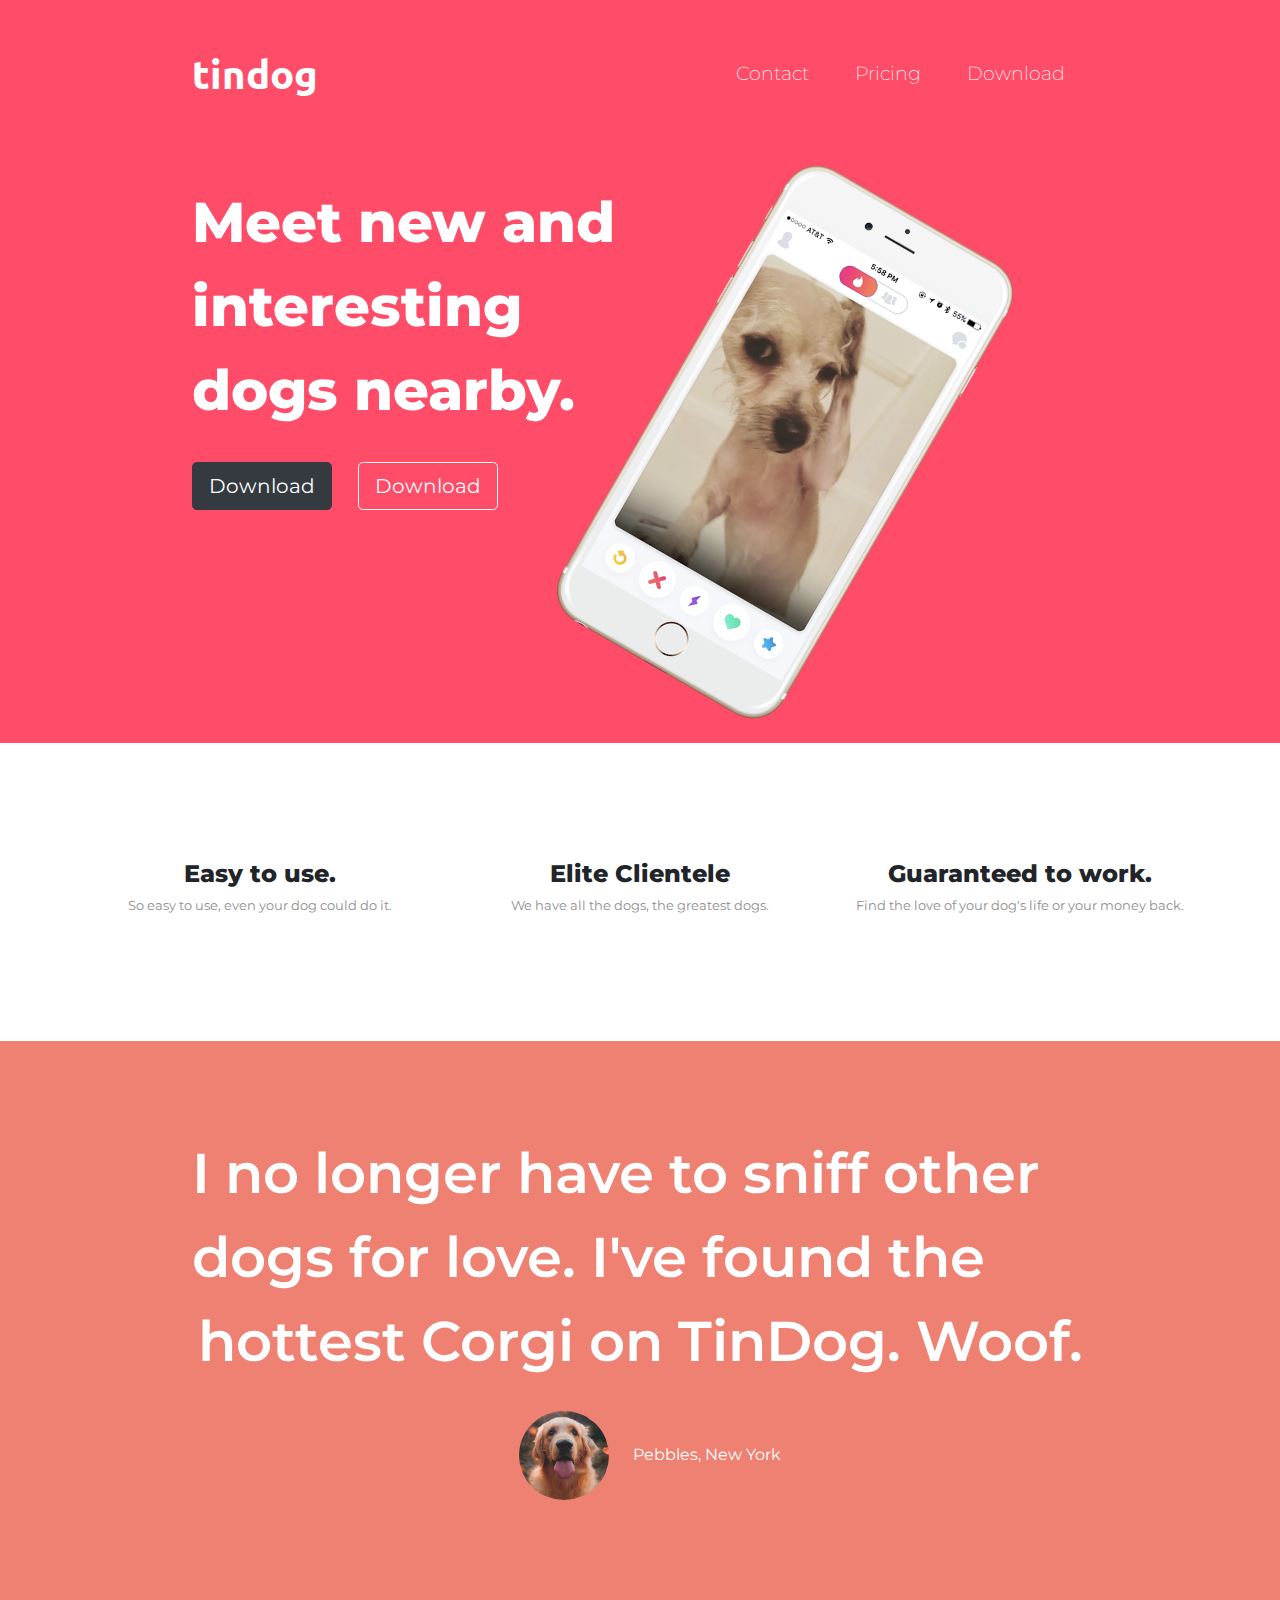
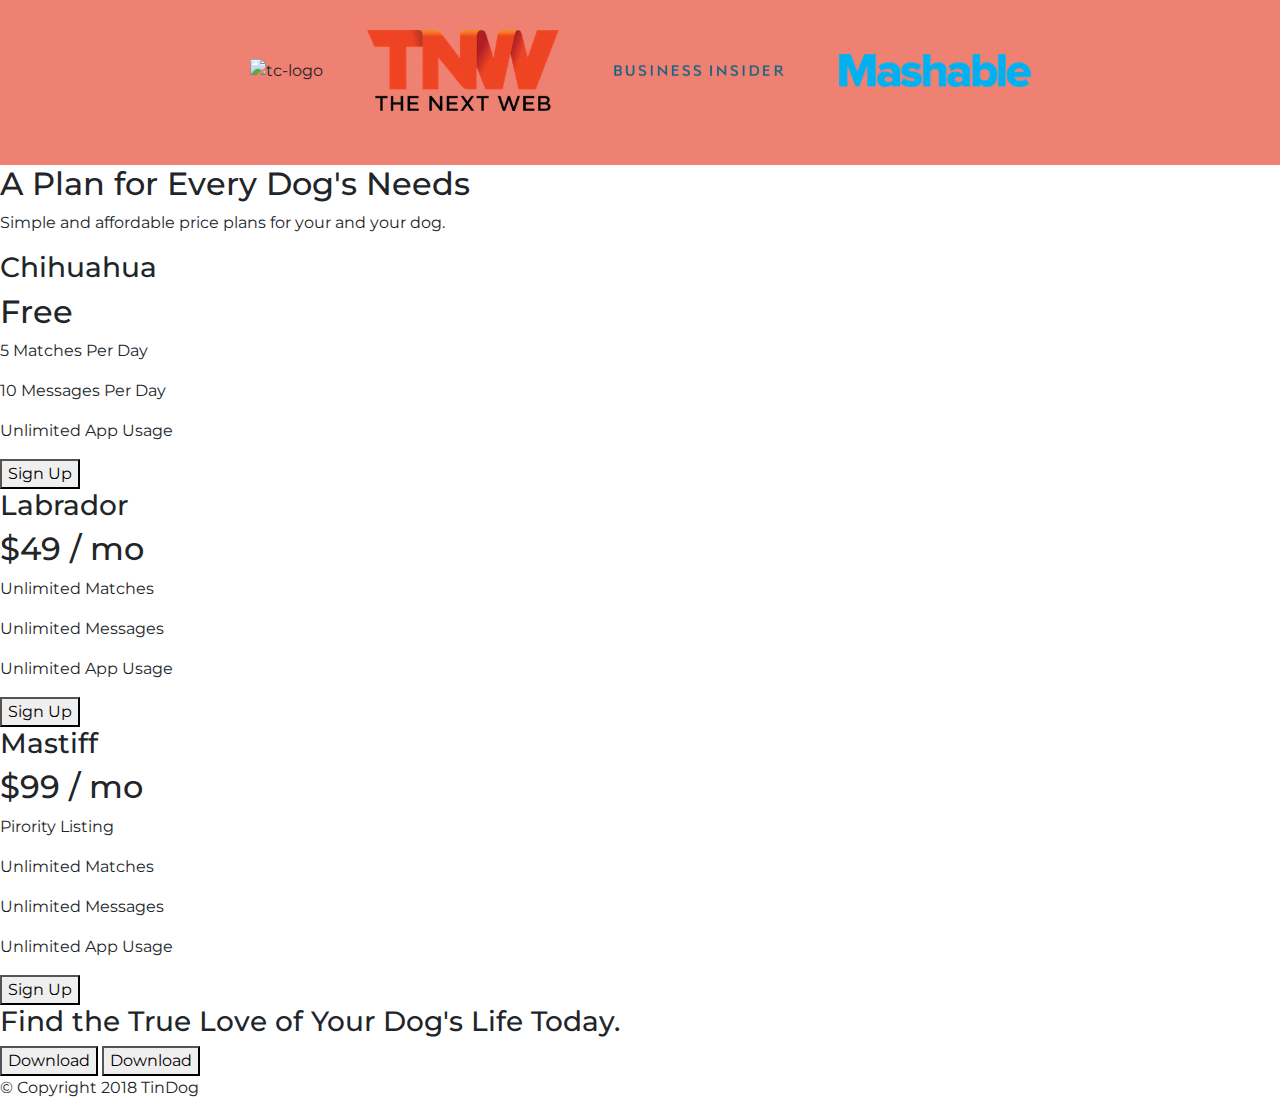
==== TinDog-Start-master/index.html @ f808d2be "Add files via upload" ====
<!DOCTYPE html>
<html>

<head>
  <meta charset="utf-8">
  <title>TinDog</title>
  <!--Google font-->
  <link href="https://fonts.googleapis.com/css2?family=Montserrat:wght@400;900&family=Ubuntu&display=swap" rel="stylesheet">

  <!--CSS style-->
  <link rel="stylesheet" href="css/reset.css">
  <link rel="stylesheet" href="https://stackpath.bootstrapcdn.com/bootstrap/4.4.1/css/bootstrap.min.css" integrity="sha384-Vkoo8x4CGsO3+Hhxv8T/Q5PaXtkKtu6ug5TOeNV6gBiFeWPGFN9MuhOf23Q9Ifjh" crossorigin="anonymous">
  <link rel="stylesheet" href="css/styles.css">

  <!--Awesome Fonts-->
  <script src="https://kit.fontawesome.com/52e3381daa.js" crossorigin="anonymous"></script>

  <!--bootstrap-->
  <script src="https://code.jquery.com/jquery-3.4.1.slim.min.js" integrity="sha384-J6qa4849blE2+poT4WnyKhv5vZF5SrPo0iEjwBvKU7imGFAV0wwj1yYfoRSJoZ+n" crossorigin="anonymous"></script>
  <script src="https://cdn.jsdelivr.net/npm/popper.js@1.16.0/dist/umd/popper.min.js" integrity="sha384-Q6E9RHvbIyZFJoft+2mJbHaEWldlvI9IOYy5n3zV9zzTtmI3UksdQRVvoxMfooAo" crossorigin="anonymous"></script>
  <script src="https://stackpath.bootstrapcdn.com/bootstrap/4.4.1/js/bootstrap.min.js" integrity="sha384-wfSDF2E50Y2D1uUdj0O3uMBJnjuUD4Ih7YwaYd1iqfktj0Uod8GCExl3Og8ifwB6" crossorigin="anonymous"></script>



</head>

<body>

  <section id="title">
    <div class="container-fluid">


      <!-- Nav Bar -->

      <nav class="navbar navbar-expand-lg">
        <a class="navbar-brand text-white" href="">tindog</a>
        <button class="navbar-toggler" type="button" data-toggle="collapse" data-target="#navbarSupportedContent" aria-controls="navbarSupportedContent" aria-expanded="false" aria-label="Toggle navigation">
          <span class="navbar-toggler-icon"></span>
        </button>
        <div class="collapse navbar-collapse" id="navbarSupportedContent">
          <ul class="navbar-nav ml-auto">
            <li class="nav-item">
              <a class="nav-link" href="">Contact</a>
            </li>
            <li class="nav-item">
              <a class="nav-link" href="">Pricing</a>
            </li>
            <li class="nav-item">
              <a class="nav-link" href="">Download</a>
            </li>
          </ul>
        </div>
      </nav>


      <!-- Title -->

      <div class="row">

        <div class="col-lg-6">
          <h1>Meet new and interesting dogs nearby.</h1>
          <button type="button" class="btn btn-dark btn-lg downoload-button"> <i class="fab fa-apple"></i> Download</button>
          <button type="button" class="btn btn-outline-light btn-lg downoload-button"><i class="fab fa-google-play"></i> Download</button>
        </div>

        <div class="col-lg-6">
          <img class="title-image" src="images/iphone6.png" alt="iphone-mockup">
        </div>
      </div>

    </div>
  </section>


  <!-- Features -->

  <section id="features">
    <div class="container">
      <div class="row">
        <div class="box-feature col-lg-4">
          <i class="icon fas fa-check-circle fa-4x"></i>
          <h3>Easy to use.</h3>
          <p>So easy to use, even your dog could do it.</p>
        </div>
        <div class="box-feature col-lg-4">
          <i class="icon fas fa-bullseye fa-4x"></i>
          <h3>Elite Clientele</h3>
          <p>We have all the dogs, the greatest dogs.</p>
        </div>
        <div class="box-feature col-lg-4">
          <i class="icon fas fa-heart fa-4x"></i>
          <h3>Guaranteed to work.</h3>
          <p>Find the love of your dog's life or your money back.</p>
        </div>
      </div>
    </div>
  </section>


  <!-- Testimonials -->

  <section id="testimonials">

    <h2>I no longer have to sniff other dogs for love. I've found the hottest Corgi on TinDog. Woof.</h2>
    <img class="testimonial-img"src="images/dog-img.jpg" alt="dog-profile">
    <em>Pebbles, New York</em>

    <!-- <h2 class="testimonial-text">My dog used to be so lonely, but with TinDog's help, they've found the love of their life. I think.</h2>
    <img class="testimonial-image" src="images/lady-img.jpg" alt="lady-profile">
    <em>Beverly, Illinois</em> -->

  </section>


  <!-- Press -->

  <section id="press">
    <img class="press-logo" src="images/techcrunch.png" alt="tc-logo">
    <img class="press-logo" src="images/tnw.png" alt="tnw-logo">
    <img class="press-logo" src="images/bizinsider.png" alt="biz-insider-logo">
    <img class="press-logo" src="images/mashable.png" alt="mashable-logo">

  </section>


  <!-- Pricing -->

  <section id="pricing">

    <h2>A Plan for Every Dog's Needs</h2>
    <p>Simple and affordable price plans for your and your dog.</p>


    <h3>Chihuahua</h3>
    <h2>Free</h2>
    <p>5 Matches Per Day</p>
    <p>10 Messages Per Day</p>
    <p>Unlimited App Usage</p>
    <button type="button">Sign Up</button>


    <h3>Labrador</h3>
    <h2>$49 / mo</h2>
    <p>Unlimited Matches</p>
    <p>Unlimited Messages</p>
    <p>Unlimited App Usage</p>
    <button type="button">Sign Up</button>


    <h3>Mastiff</h3>
    <h2>$99 / mo</h2>
    <p>Pirority Listing</p>
    <p>Unlimited Matches</p>
    <p>Unlimited Messages</p>
    <p>Unlimited App Usage</p>
    <button type="button">Sign Up</button>

  </section>


  <!-- Call to Action -->

  <section id="cta">

    <h3>Find the True Love of Your Dog's Life Today.</h3>
    <button type="button">Download</button>
    <button type="button">Download</button>

  </section>


  <!-- Footer -->

  <footer id="footer">

    <p>© Copyright 2018 TinDog</p>

  </footer>


</body>

</html>
---- TinDog-Start-master/css/styles.css ----
body{
  font-family: 'Montserrat', sans-serif;
}
#title {
  background-color: #ff4c68;
  color: #fff;
  font-size: 3rem;
}
#title h1{
font-family: 'Montserrat', sans-serif;
font-weight: 800;
font-size: 3.5rem;
line-height: 1.5;

}
.container-fluid{
  padding: 3% 15%;
}

/*Navigation bar*/
.navbar{
  background-color: #ff4c68;
  padding: 0 0 4.5rem 0;

}
.navbar-brand{
font-family: 'Ubuntu', sans-serif;
font-size: 2.5rem;
font-weight: bold;

}
.nav-item{
  padding: 0 15px;
}
.nav-link{
  color: #fff;
  font-size: 1.2rem;
  font-family: "Montserrat";
  font-weight: 200;
}
/*downoload-button*/
.downoload-button{
  margin: 5% 3% 5% 0;
}
/*Title image*/
.title-image{
  max-width: 60%;
  transform: rotate(30deg);
}
/*Section features*/
#features{
  text-align: center;
  padding: 30px 10px;
}
#features h3{
  font-family: 'Montserrat', sans-serif;
  font-weight: 800;
  font-size: 1.5rem;
  padding-top: 2%;
}
#features p{
  font-family: 'Montserrat', sans-serif;
  font-weight: 400;
  font-size: 0.8rem;
  color: #8f8f8f;
}
.box-feature{
  padding: 7% 1.5%;

}

.icon{
  color: #ef8172;
  margin-bottom: 1rem;
  }
.icon:hover {
  color:#ff4c68;
}
/*Testimonials*/
#testimonials{
  padding: 7% 15%;
  text-align-last: center;
  background-color: #ef8172;
  color: #fff;
}
#testimonials h2{
  font-family: 'Montserrat', sans-serif;
  font-size: 3.5rem;
  font-weight: 600;
  line-height: 1.5;
}
.testimonial-img{
width: 10%;
border-radius: 100%;
margin:20px;
}
#press{
    background-color: #ef8172;
    text-align: center;
    padding-bottom: 3%;
}
.press-logo{
  width: 15%;
  margin: 20px 20px 15px;
}


/*

font-family: 'Montserrat', sans-serif;
font-family: 'Ubuntu', sans-serif;*/
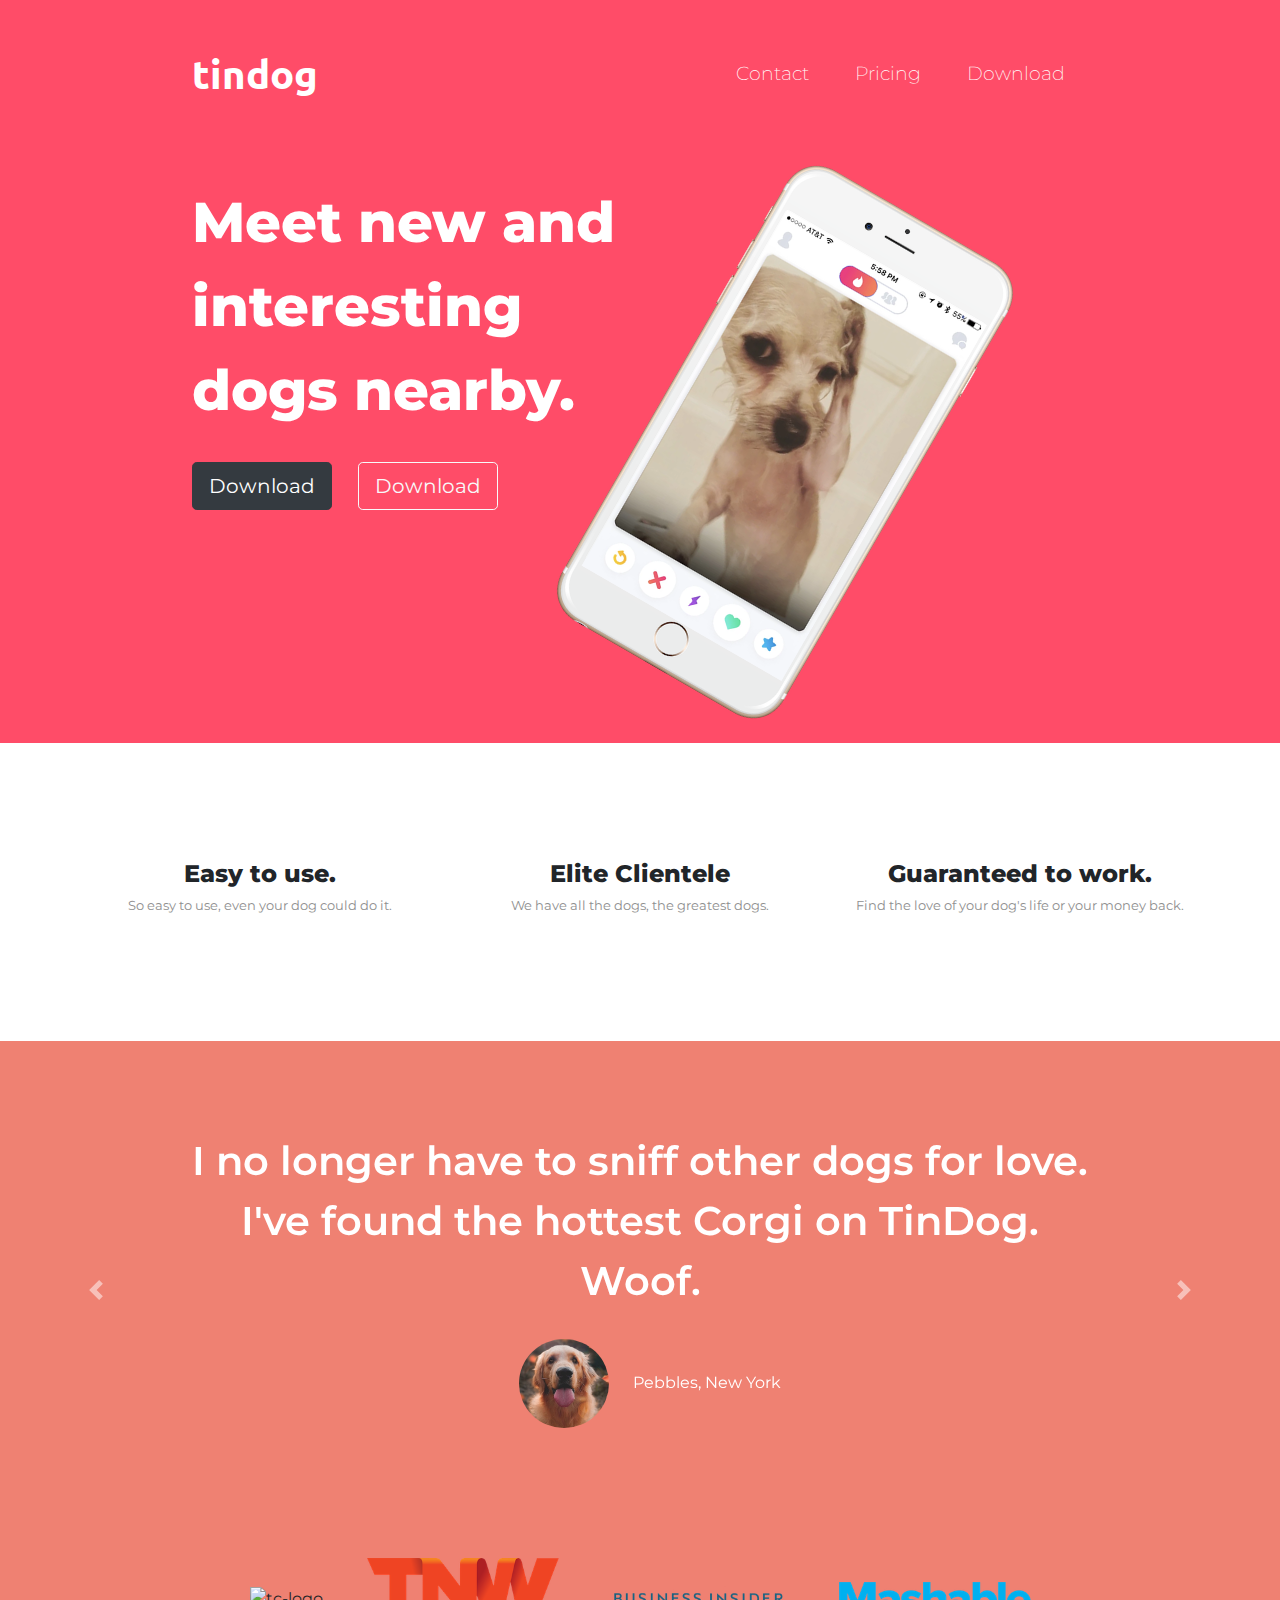
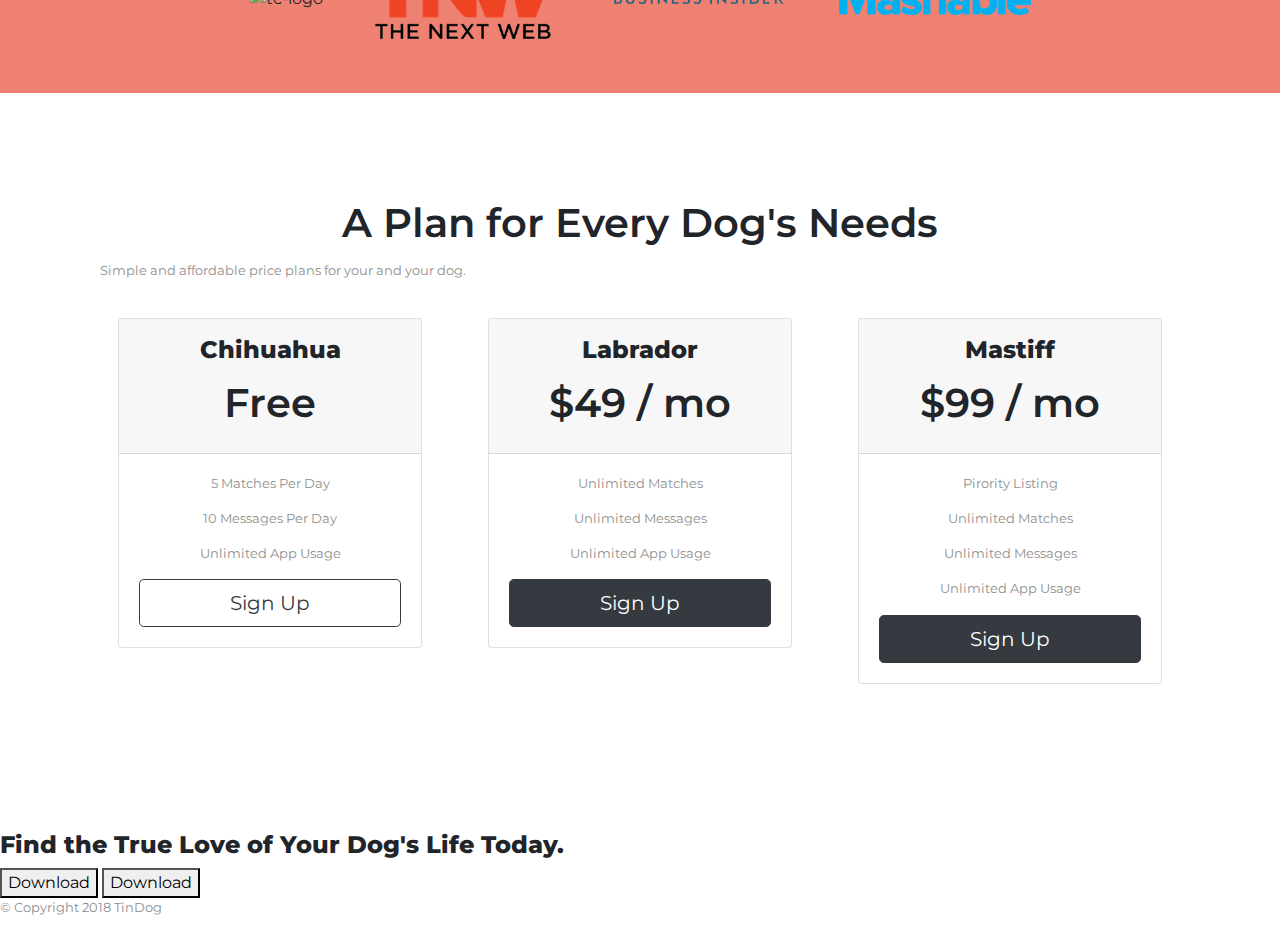
==== commit 1e5a065a: "Add carusel, add cards." ====
--- a/TinDog-Start-master/index.html
+++ b/TinDog-Start-master/index.html
@@ -100,14 +100,29 @@
   <!-- Testimonials -->
 
   <section id="testimonials">
-
-    <h2>I no longer have to sniff other dogs for love. I've found the hottest Corgi on TinDog. Woof.</h2>
-    <img class="testimonial-img"src="images/dog-img.jpg" alt="dog-profile">
-    <em>Pebbles, New York</em>
-
-    <!-- <h2 class="testimonial-text">My dog used to be so lonely, but with TinDog's help, they've found the love of their life. I think.</h2>
-    <img class="testimonial-image" src="images/lady-img.jpg" alt="lady-profile">
-    <em>Beverly, Illinois</em> -->
+    <div id="carousel-testimonial" class="carousel slide" data-ride="false" data-pause="hover">
+      <div class="carousel-inner">
+        <div class="carousel-item active">
+          <h2>I no longer have to sniff other dogs for love. I've found the hottest Corgi on TinDog. Woof.</h2>
+          <img class="testimonial-img" src="images/dog-img.jpg" alt="dog-profile">
+          <em>Pebbles, New York</em>
+        </div>
+        <div class="carousel-item">
+          <h2 class="testimonial-text">My dog used to be so lonely, but with TinDog's help, they've found the love of their life. I think.</h2>
+          <img class="testimonial-img" src="images/lady-img.jpg" alt="lady-profile">
+          <em>Beverly, Illinois</em>
+        </div>
+      </div>
+      <a class="carousel-control-prev" href="#carousel-testimonial" role="button" data-slide="prev">
+        <span class="carousel-control-prev-icon" aria-hidden="true"></span>
+      </a>
+      <a class="carousel-control-next" href="#carousel-testimonial" role="button" data-slide="next">
+        <span class="carousel-control-next-icon" aria-hidden="true"></span>
+      </a>
+    </div>
+
+
+
 
   </section>
 
@@ -129,32 +144,54 @@
 
     <h2>A Plan for Every Dog's Needs</h2>
     <p>Simple and affordable price plans for your and your dog.</p>
-
-
-    <h3>Chihuahua</h3>
-    <h2>Free</h2>
-    <p>5 Matches Per Day</p>
-    <p>10 Messages Per Day</p>
-    <p>Unlimited App Usage</p>
-    <button type="button">Sign Up</button>
-
-
-    <h3>Labrador</h3>
-    <h2>$49 / mo</h2>
-    <p>Unlimited Matches</p>
-    <p>Unlimited Messages</p>
-    <p>Unlimited App Usage</p>
-    <button type="button">Sign Up</button>
-
-
-    <h3>Mastiff</h3>
-    <h2>$99 / mo</h2>
-    <p>Pirority Listing</p>
-    <p>Unlimited Matches</p>
-    <p>Unlimited Messages</p>
-    <p>Unlimited App Usage</p>
-    <button type="button">Sign Up</button>
-
+    <div class="row">
+      <div class="pricing-column col-lg-4 col-md-6">
+        <div class="card">
+          <div class="card-header">
+            <h3>Chihuahua</h3>
+            <h2>Free</h2>
+          </div>
+          <div class="card-body">
+
+            <p>5 Matches Per Day</p>
+            <p>10 Messages Per Day</p>
+            <p>Unlimited App Usage</p>
+            <button type="button" class="btn btn-lg btn-block btn-outline-dark">Sign Up</button>
+          </div>
+
+        </div>
+      </div>
+      <div class="pricing-column col-lg-4 col-md-6">
+        <div class="card">
+          <div class="card-header">
+            <h3>Labrador</h3>
+            <h2>$49 / mo</h2>
+          </div>
+          <div class="card-body">
+            <p>Unlimited Matches</p>
+            <p>Unlimited Messages</p>
+            <p>Unlimited App Usage</p>
+            <button type="button" class="btn btn-lg btn-block btn-dark">Sign Up</button>
+          </div>
+
+        </div>
+      </div>
+      <div class="pricing-column col-lg-4">
+        <div class="card">
+          <div class="card-header">
+            <h3>Mastiff</h3>
+            <h2>$99 / mo</h2>
+          </div>
+          <div class="card-body">
+            <p>Pirority Listing</p>
+            <p>Unlimited Matches</p>
+            <p>Unlimited Messages</p>
+            <p>Unlimited App Usage</p>
+            <button type="button" class="btn btn-lg btn-block btn-dark">Sign Up</button>
+          </div>
+        </div>
+      </div>
+    </div>
   </section>
 
 
--- a/TinDog-Start-master/css/styles.css
+++ b/TinDog-Start-master/css/styles.css
@@ -7,12 +7,31 @@
   color: #fff;
   font-size: 3rem;
 }
-#title h1{
+h1{
 font-family: 'Montserrat', sans-serif;
 font-weight: 800;
 font-size: 3.5rem;
 line-height: 1.5;
 
+}
+h2{
+  font-family: 'Montserrat', sans-serif;
+  font-size: 2.5rem;
+  font-weight: 600;
+  line-height: 1.5;
+  text-align: center;
+}
+h3{
+  font-family: 'Montserrat', sans-serif;
+  font-weight: 800;
+  font-size: 1.5rem;
+  padding-top: 2%;
+}
+p{
+  font-family: 'Montserrat', sans-serif;
+  font-weight: 400;
+  font-size: 0.8rem;
+  color: #8f8f8f;
 }
 .container-fluid{
   padding: 3% 15%;
@@ -53,18 +72,6 @@
   text-align: center;
   padding: 30px 10px;
 }
-#features h3{
-  font-family: 'Montserrat', sans-serif;
-  font-weight: 800;
-  font-size: 1.5rem;
-  padding-top: 2%;
-}
-#features p{
-  font-family: 'Montserrat', sans-serif;
-  font-weight: 400;
-  font-size: 0.8rem;
-  color: #8f8f8f;
-}
 .box-feature{
   padding: 7% 1.5%;
 
@@ -79,21 +86,18 @@
 }
 /*Testimonials*/
 #testimonials{
-  padding: 7% 15%;
   text-align-last: center;
   background-color: #ef8172;
   color: #fff;
 }
-#testimonials h2{
-  font-family: 'Montserrat', sans-serif;
-  font-size: 3.5rem;
-  font-weight: 600;
-  line-height: 1.5;
-}
+
 .testimonial-img{
 width: 10%;
 border-radius: 100%;
 margin:20px;
+}
+.carousel-item{
+  padding: 7% 15%;
 }
 #press{
     background-color: #ef8172;
@@ -104,6 +108,14 @@
   width: 15%;
   margin: 20px 20px 15px;
 }
+/*Pricing section*/
+#pricing{
+  padding: 100px;
+}
+.pricing-column{
+  padding: 2% 3%;
+  text-align: center;
+}
 
 
 /*
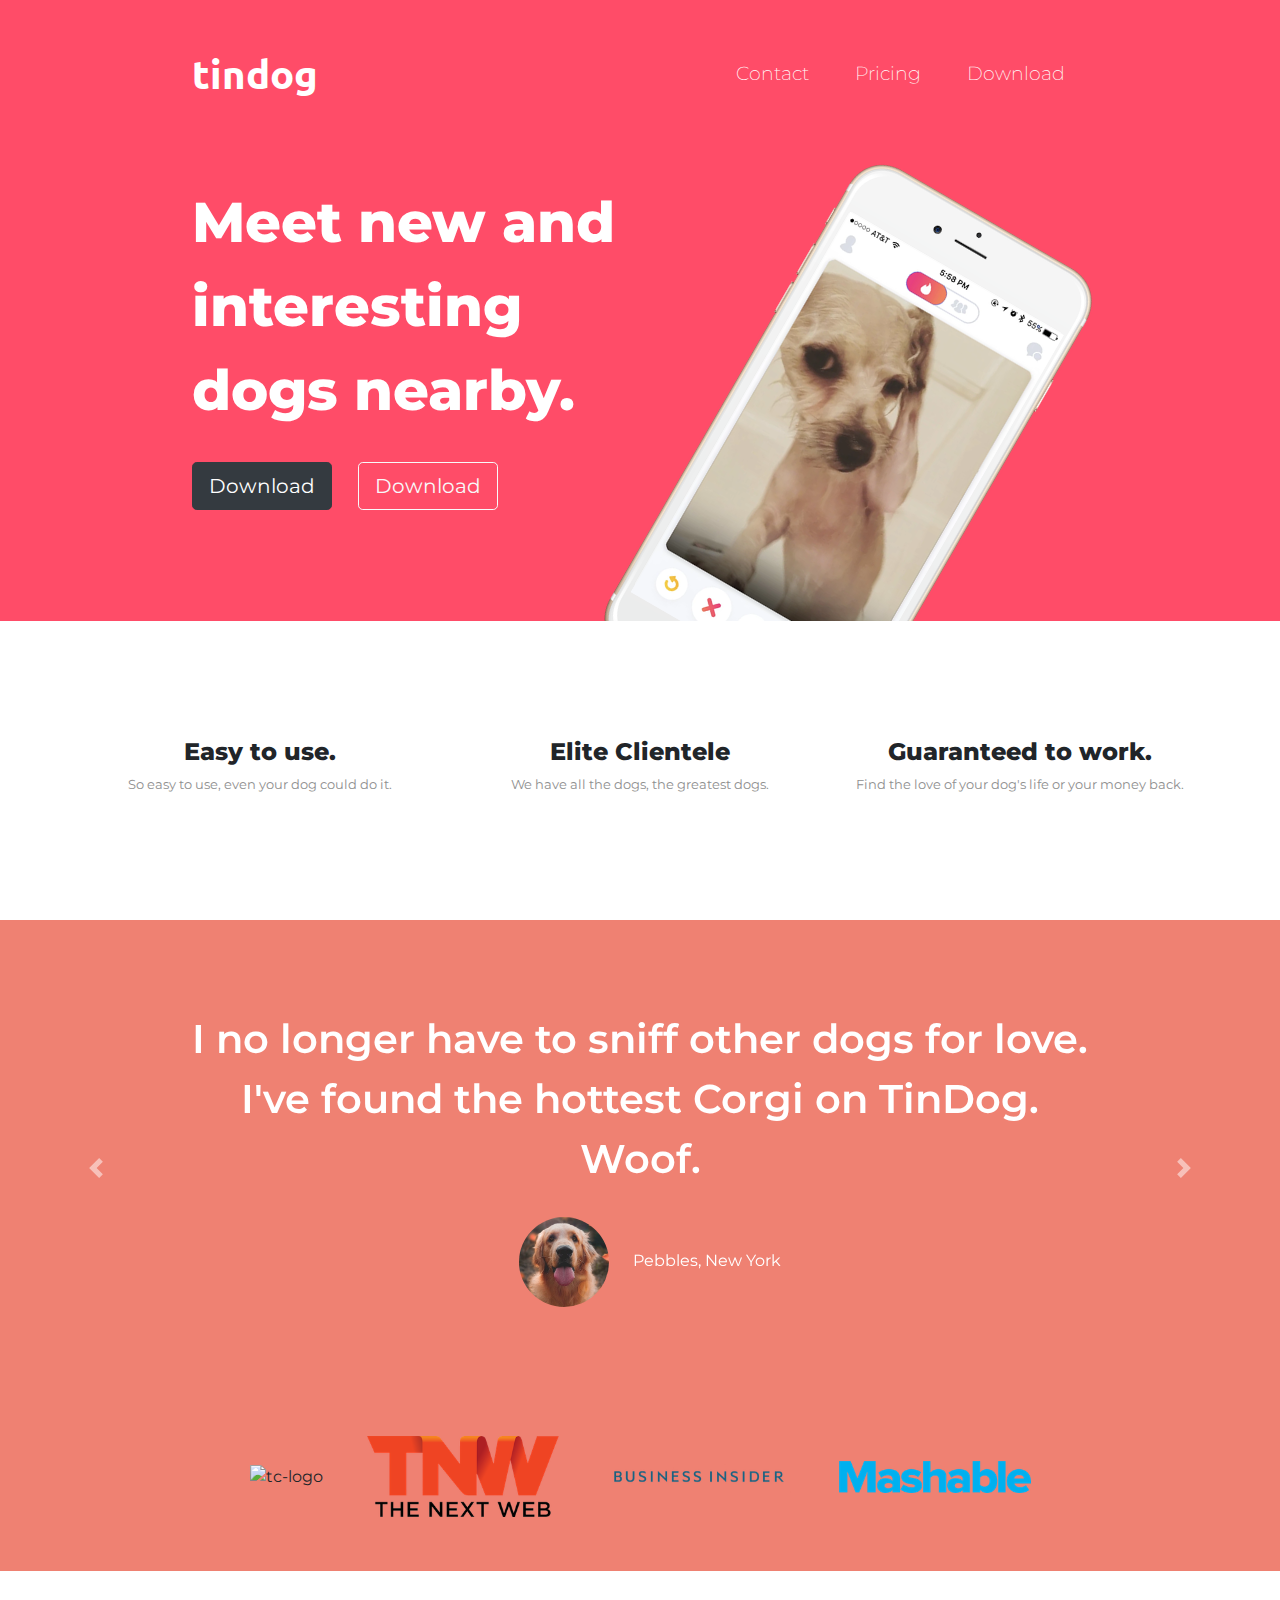
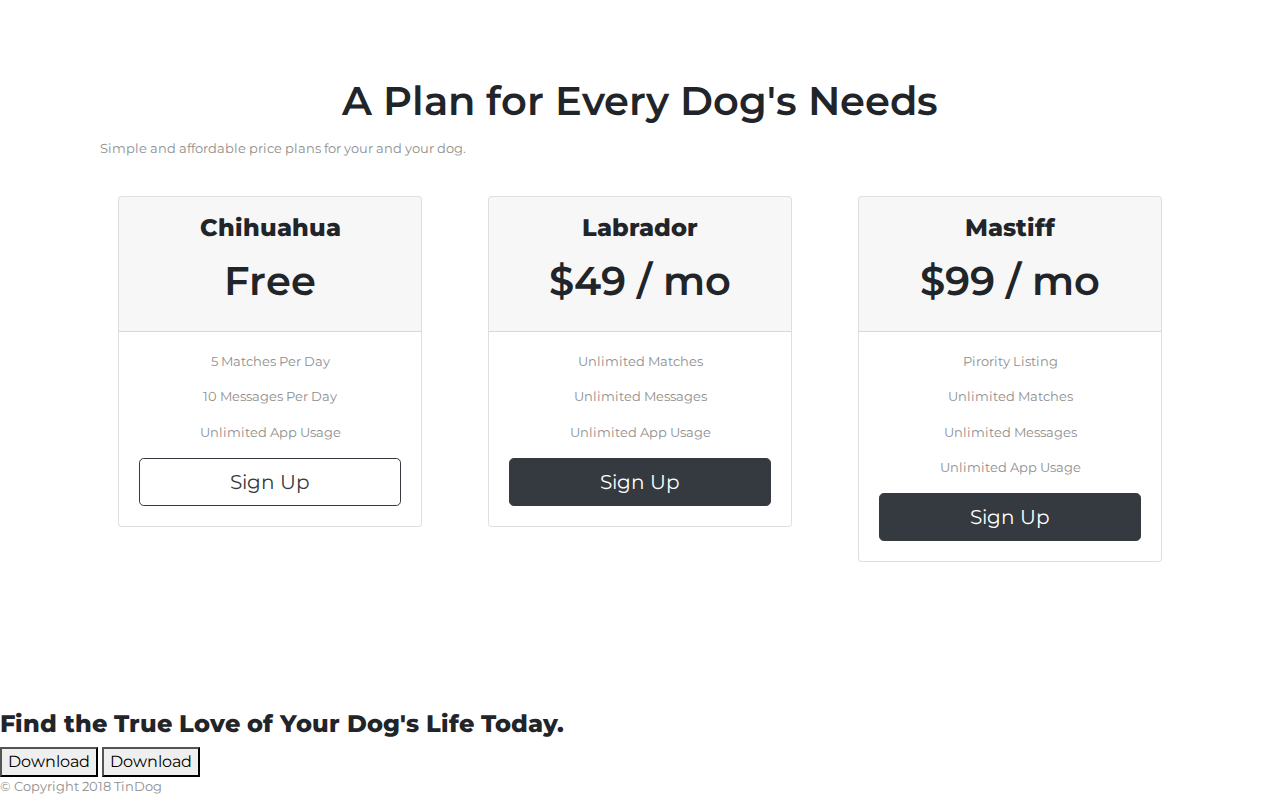
==== commit 1dabbe87: "Add media quieries" ====
--- a/TinDog-Start-master/index.html
+++ b/TinDog-Start-master/index.html
@@ -4,6 +4,7 @@
 <head>
   <meta charset="utf-8">
   <title>TinDog</title>
+  <meta name="viewport" content="width=device-width; initial-scale=1.0"></meta>
   <!--Google font-->
   <link href="https://fonts.googleapis.com/css2?family=Montserrat:wght@400;900&family=Ubuntu&display=swap" rel="stylesheet">
 
--- a/TinDog-Start-master/css/styles.css
+++ b/TinDog-Start-master/css/styles.css
@@ -6,6 +6,7 @@
   background-color: #ff4c68;
   color: #fff;
   font-size: 3rem;
+  text-align: center;
 }
 h1{
 font-family: 'Montserrat', sans-serif;
@@ -34,7 +35,7 @@
   color: #8f8f8f;
 }
 .container-fluid{
-  padding: 3% 15%;
+  padding: 3% 15% 7%;
 }
 
 /*Navigation bar*/
@@ -65,12 +66,13 @@
 /*Title image*/
 .title-image{
   max-width: 60%;
-  transform: rotate(30deg);
+  right: 25%;
 }
 /*Section features*/
 #features{
   text-align: center;
   padding: 30px 10px;
+  background-color: #fff;
 }
 .box-feature{
   padding: 7% 1.5%;
@@ -116,8 +118,18 @@
   padding: 2% 3%;
   text-align: center;
 }
-
-
+@media (min-width: 1028px) {
+  .title-image {
+    position: absolute;
+    transform: rotate(30deg);
+  }
+  #title{
+    text-align: left;
+  }
+#features{
+      position: relative;
+  }
+}
 /*
 
 font-family: 'Montserrat', sans-serif;
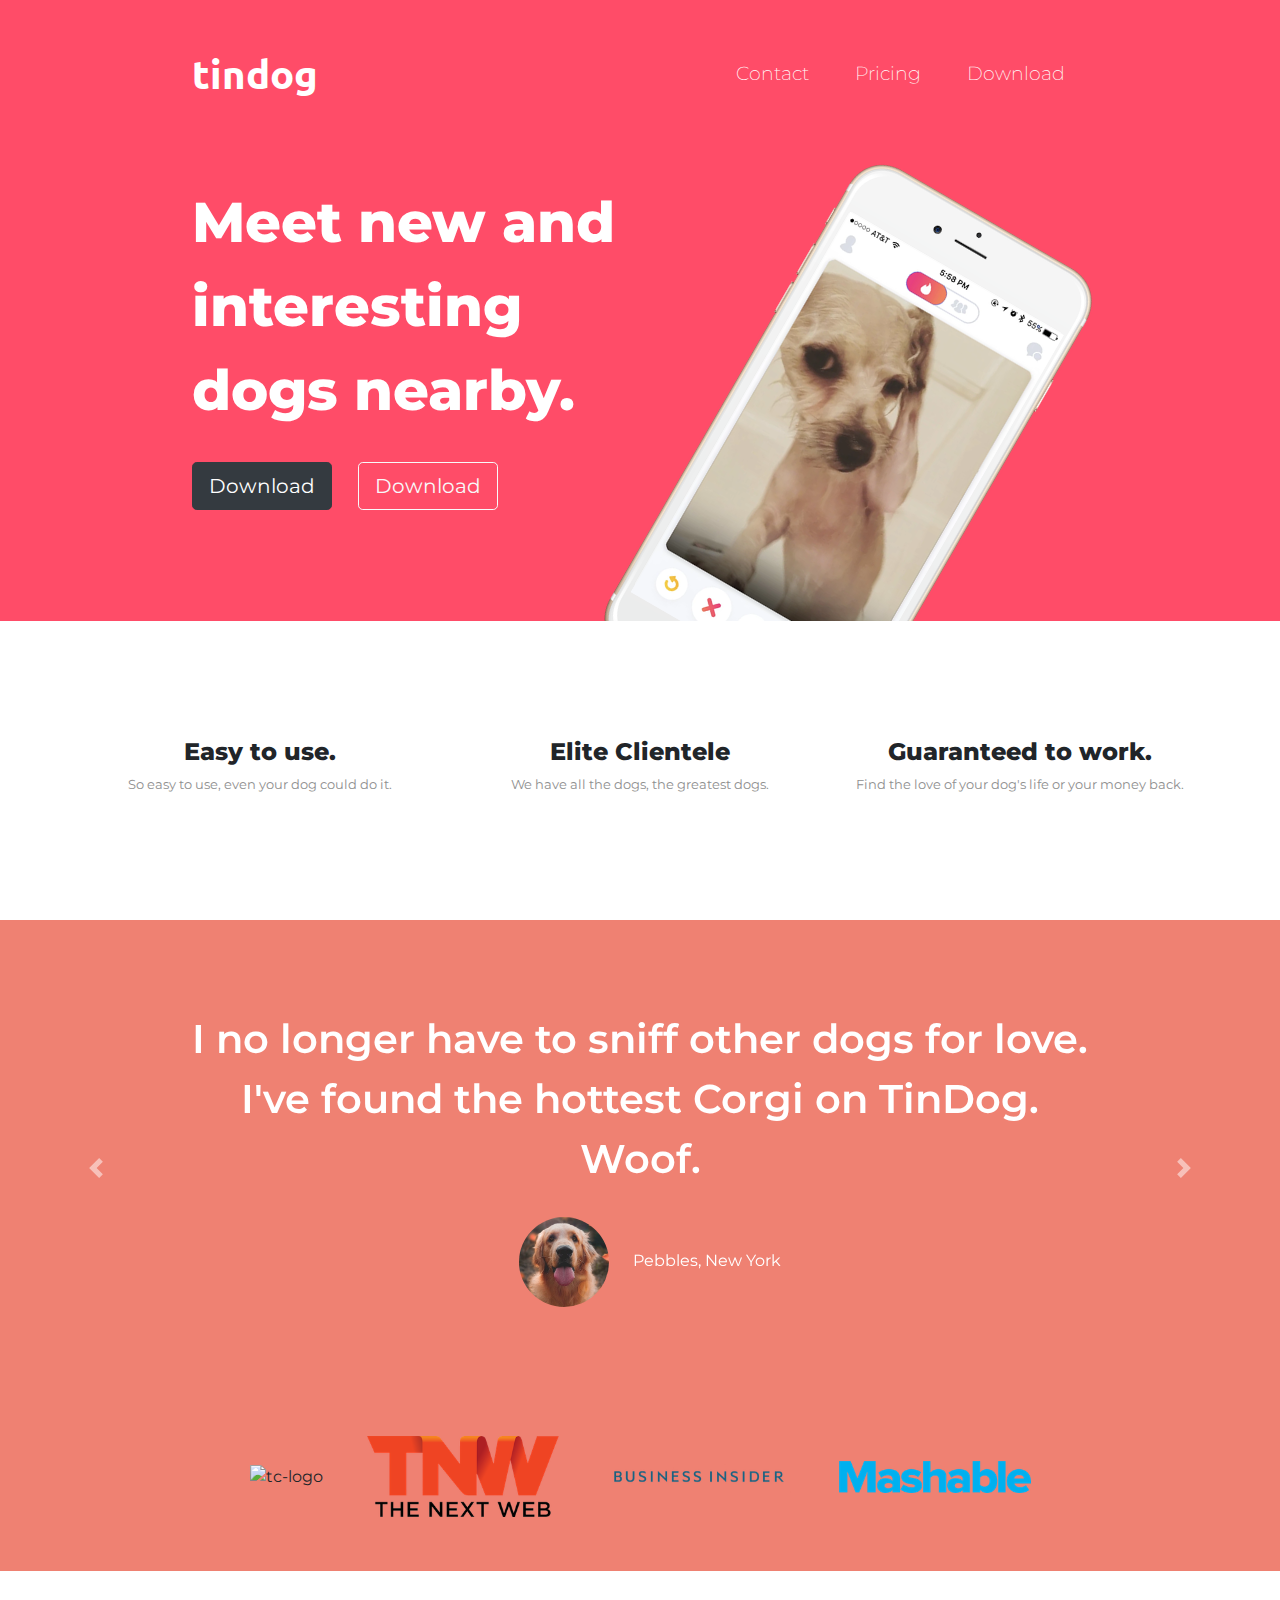
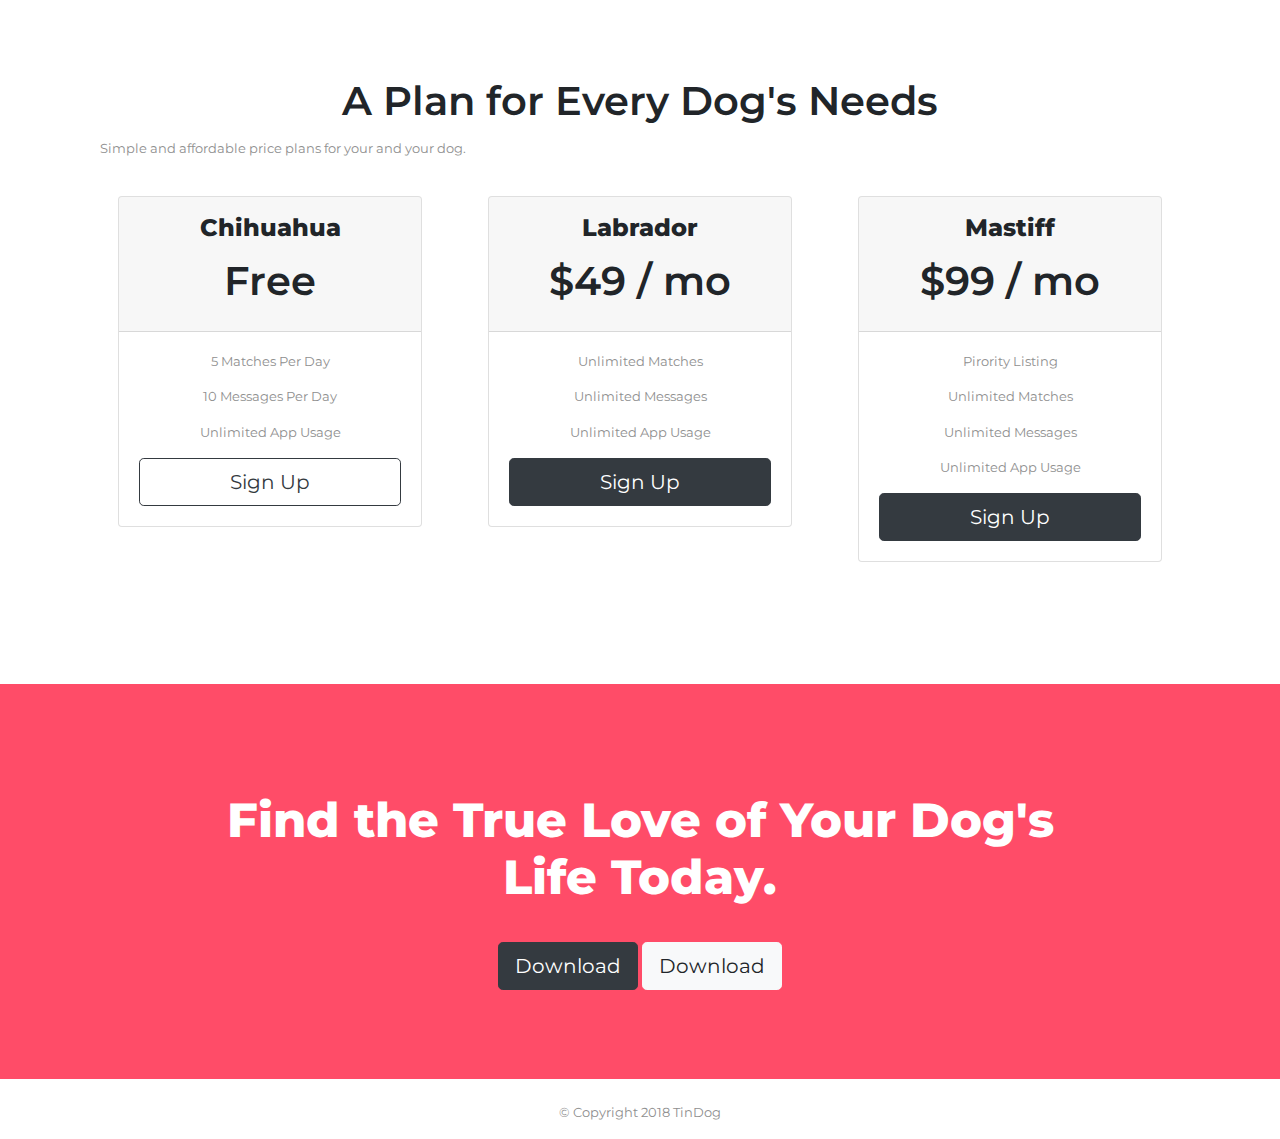
==== commit c1b2576c: "Add style for #cta section and footer section." ====
--- a/TinDog-Start-master/index.html
+++ b/TinDog-Start-master/index.html
@@ -121,10 +121,6 @@
         <span class="carousel-control-next-icon" aria-hidden="true"></span>
       </a>
     </div>
-
-
-
-
   </section>
 
 
@@ -201,8 +197,8 @@
   <section id="cta">
 
     <h3>Find the True Love of Your Dog's Life Today.</h3>
-    <button type="button">Download</button>
-    <button type="button">Download</button>
+    <button class="btn btn-lg btn-dark"type="button"><i class="fab fa-apple"></i> Download</button>
+    <button class="btn btn-lg btn-light"type="button"><i class="fab fa-google-play"></i> Download</button>
 
   </section>
 
@@ -210,7 +206,12 @@
   <!-- Footer -->
 
   <footer id="footer">
-
+<div class="footer-icon">
+  <i class="icon-footer fab fa-twitter"></i>
+  <i class="icon-footer fab fa-facebook-f"></i>
+  <i class="icon-footer fab fa-instagram"></i>
+  <i class="icon-footer fas fa-envelope"></i>
+</div>
     <p>© Copyright 2018 TinDog</p>
 
   </footer>
--- a/TinDog-Start-master/css/styles.css
+++ b/TinDog-Start-master/css/styles.css
@@ -5,13 +5,13 @@
 #title {
   background-color: #ff4c68;
   color: #fff;
-  font-size: 3rem;
+  font-size: 2rem;
   text-align: center;
 }
 h1{
 font-family: 'Montserrat', sans-serif;
 font-weight: 800;
-font-size: 3.5rem;
+font-size: 3rem;
 line-height: 1.5;
 
 }
@@ -119,17 +119,43 @@
   text-align: center;
 }
 @media (min-width: 1028px) {
+  h1{
+    font-size: 3.5rem;
+  }
   .title-image {
     position: absolute;
     transform: rotate(30deg);
   }
   #title{
     text-align: left;
+      font-size: 3rem;
   }
 #features{
       position: relative;
   }
 }
+/*Call to Action*/
+#cta{
+  background-color: #ff4c68;
+  text-align: center;
+  padding: 7% 15%;
+}
+#cta h3{
+  color: #fff;
+  padding-bottom: 3%;
+  font-size: 3rem;
+}
+
+/*Fotter*/
+#footer{
+  background-color: #fff;
+  text-align: center;
+
+}
+.icon-footer{
+  padding: 3% 1.5%;
+
+}
 /*
 
 font-family: 'Montserrat', sans-serif;
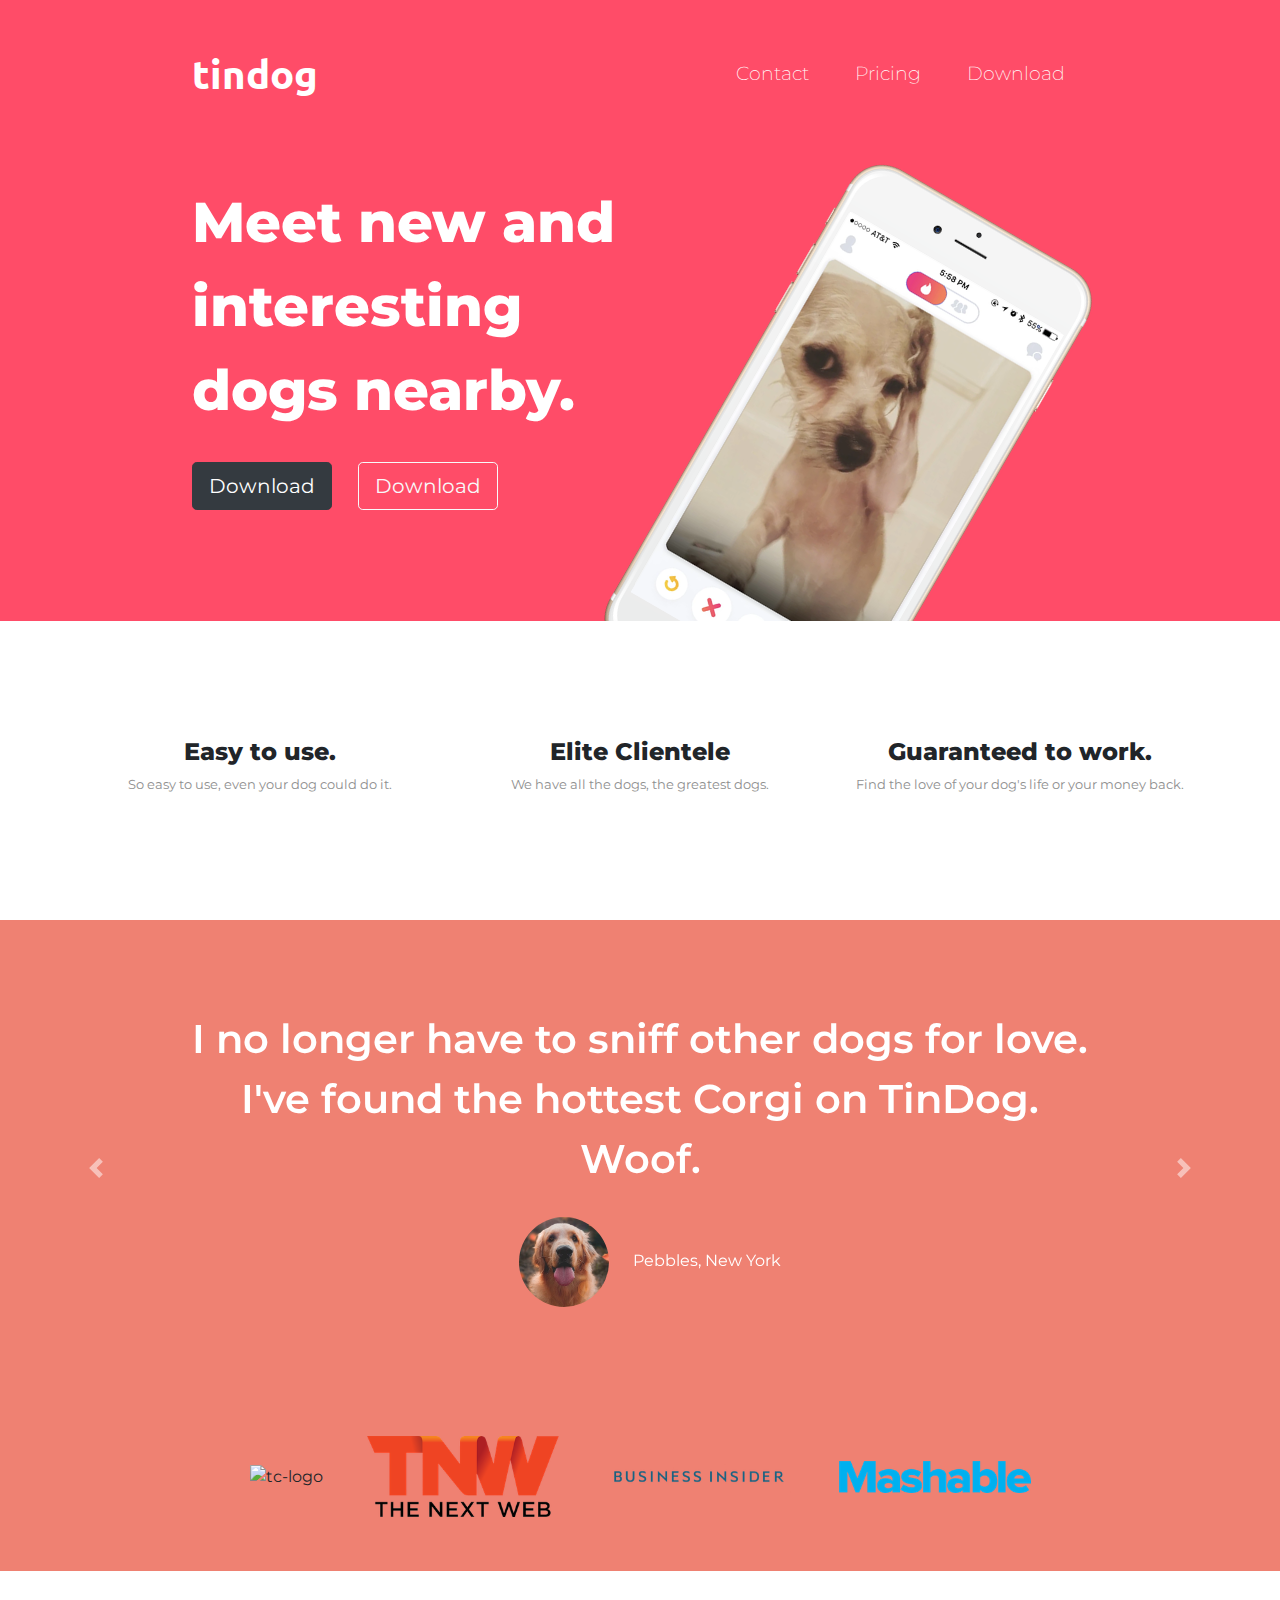
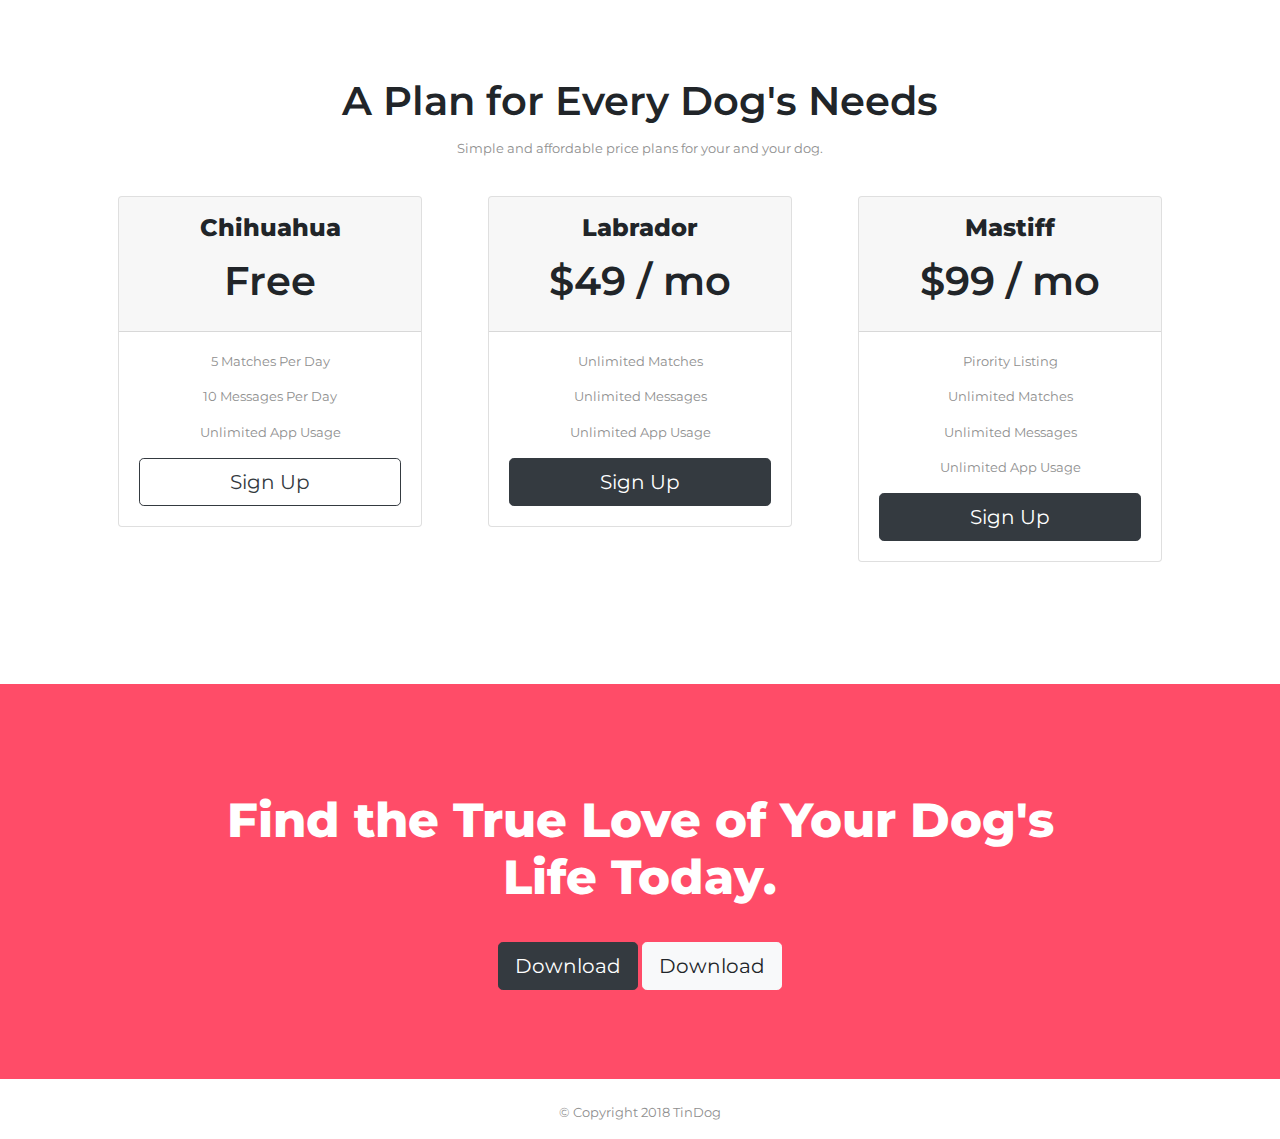
==== commit 292146ac: "Refactoring code" ====
--- a/TinDog-Start-master/index.html
+++ b/TinDog-Start-master/index.html
@@ -27,7 +27,7 @@
 
 <body>
 
-  <section id="title">
+  <section class="white-section" id="title">
     <div class="container-fluid">
 
 
@@ -41,13 +41,13 @@
         <div class="collapse navbar-collapse" id="navbarSupportedContent">
           <ul class="navbar-nav ml-auto">
             <li class="nav-item">
-              <a class="nav-link" href="">Contact</a>
+              <a class="nav-link" href="#footer">Contact</a>
             </li>
             <li class="nav-item">
-              <a class="nav-link" href="">Pricing</a>
+              <a class="nav-link" href="#pricing">Pricing</a>
             </li>
             <li class="nav-item">
-              <a class="nav-link" href="">Download</a>
+              <a class="nav-link" href="#cta">Download</a>
             </li>
           </ul>
         </div>
@@ -75,7 +75,7 @@
 
   <!-- Features -->
 
-  <section id="features">
+  <section class="colored-section" id="features">
     <div class="container">
       <div class="row">
         <div class="box-feature col-lg-4">
@@ -100,7 +100,7 @@
 
   <!-- Testimonials -->
 
-  <section id="testimonials">
+  <section class="white-section" id="testimonials">
     <div id="carousel-testimonial" class="carousel slide" data-ride="false" data-pause="hover">
       <div class="carousel-inner">
         <div class="carousel-item active">
@@ -137,7 +137,7 @@
 
   <!-- Pricing -->
 
-  <section id="pricing">
+  <section class="colored-section" id="pricing">
 
     <h2>A Plan for Every Dog's Needs</h2>
     <p>Simple and affordable price plans for your and your dog.</p>
@@ -194,7 +194,7 @@
 
   <!-- Call to Action -->
 
-  <section id="cta">
+  <section class="white-section" id="cta">
 
     <h3>Find the True Love of Your Dog's Life Today.</h3>
     <button class="btn btn-lg btn-dark"type="button"><i class="fab fa-apple"></i> Download</button>
@@ -205,7 +205,7 @@
 
   <!-- Footer -->
 
-  <footer id="footer">
+  <footer class="colored-section" id="footer">
 <div class="footer-icon">
   <i class="icon-footer fab fa-twitter"></i>
   <i class="icon-footer fab fa-facebook-f"></i>
--- a/TinDog-Start-master/css/styles.css
+++ b/TinDog-Start-master/css/styles.css
@@ -1,46 +1,42 @@
 
 body{
   font-family: 'Montserrat', sans-serif;
-}
-#title {
-  background-color: #ff4c68;
-  color: #fff;
-  font-size: 2rem;
   text-align: center;
 }
+
 h1{
-font-family: 'Montserrat', sans-serif;
 font-weight: 800;
 font-size: 3rem;
 line-height: 1.5;
-
 }
 h2{
-  font-family: 'Montserrat', sans-serif;
   font-size: 2.5rem;
   font-weight: 600;
   line-height: 1.5;
-  text-align: center;
 }
 h3{
-  font-family: 'Montserrat', sans-serif;
   font-weight: 800;
   font-size: 1.5rem;
   padding-top: 2%;
 }
 p{
-  font-family: 'Montserrat', sans-serif;
-  font-weight: 400;
+font-weight: 400;
   font-size: 0.8rem;
   color: #8f8f8f;
 }
 .container-fluid{
   padding: 3% 15% 7%;
 }
-
+/*section**/
+.white-section{
+  background-color: #ff4c68;
+  color: #fff;
+}
+.colored-section{
+  background-color: #fff;
+}
 /*Navigation bar*/
 .navbar{
-  background-color: #ff4c68;
   padding: 0 0 4.5rem 0;
 
 }
@@ -70,7 +66,6 @@
 }
 /*Section features*/
 #features{
-  text-align: center;
   padding: 30px 10px;
   background-color: #fff;
 }
@@ -88,7 +83,6 @@
 }
 /*Testimonials*/
 #testimonials{
-  text-align-last: center;
   background-color: #ef8172;
   color: #fff;
 }
@@ -103,7 +97,6 @@
 }
 #press{
     background-color: #ef8172;
-    text-align: center;
     padding-bottom: 3%;
 }
 .press-logo{
@@ -116,7 +109,6 @@
 }
 .pricing-column{
   padding: 2% 3%;
-  text-align: center;
 }
 @media (min-width: 1028px) {
   h1{
@@ -136,8 +128,6 @@
 }
 /*Call to Action*/
 #cta{
-  background-color: #ff4c68;
-  text-align: center;
   padding: 7% 15%;
 }
 #cta h3{
@@ -145,16 +135,8 @@
   padding-bottom: 3%;
   font-size: 3rem;
 }
-
-/*Fotter*/
-#footer{
-  background-color: #fff;
-  text-align: center;
-
-}
 .icon-footer{
   padding: 3% 1.5%;
-
 }
 /*
 
